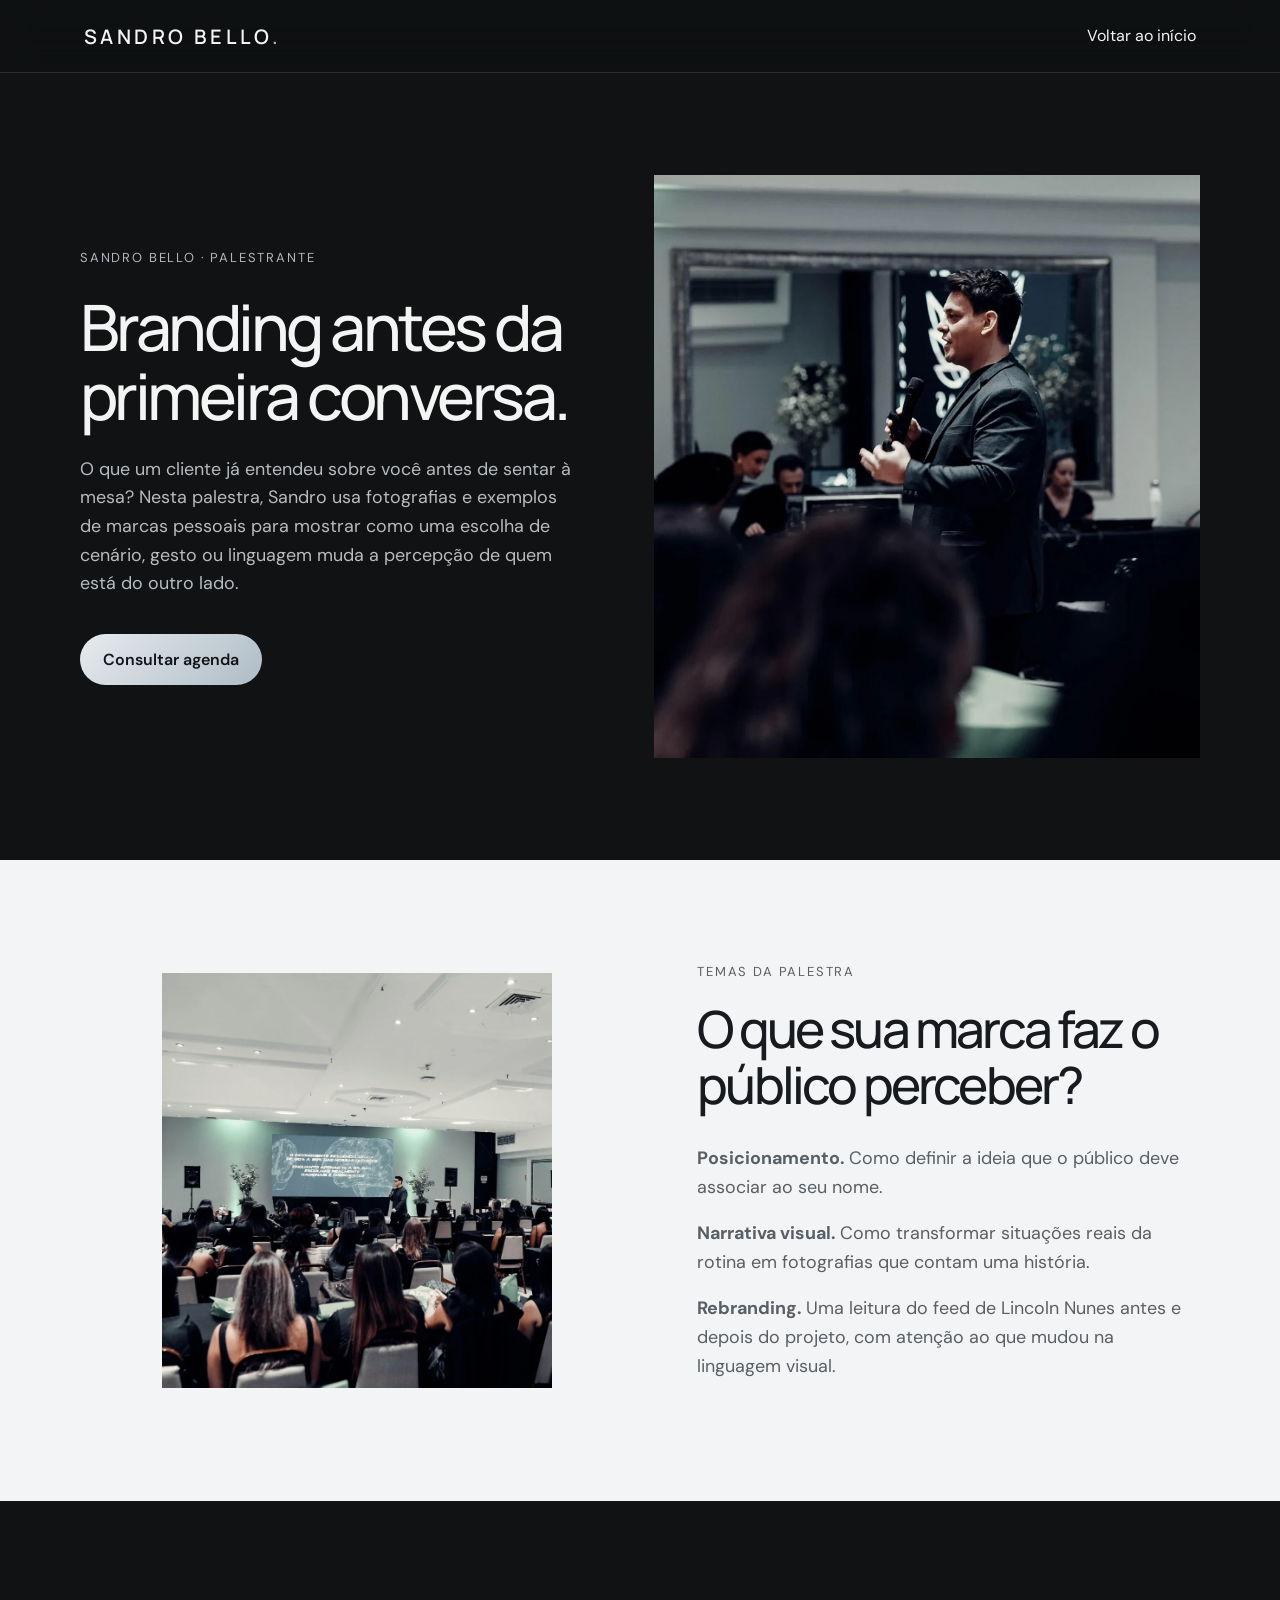
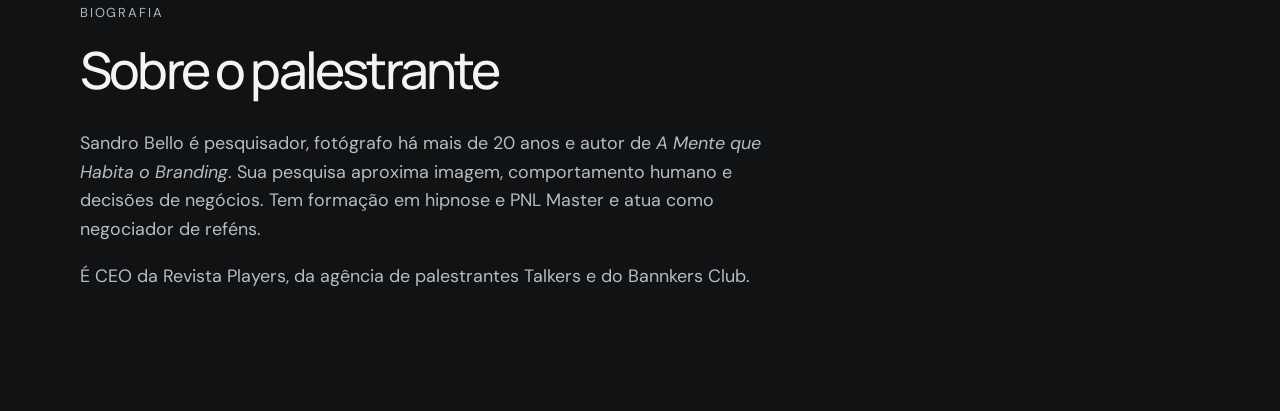
==== palestrante.html @ f8db718d "Publica comparador de branding, página de palestrante e retratos editoriais" ====
<!doctype html><html lang="pt-BR"><head><meta charset="utf-8"><meta name="viewport" content="width=device-width,initial-scale=1"><meta name="theme-color" content="#080808"><title>Sandro Bello — Palestra sobre branding</title><meta name="description" content="Branding cinematográfico, fotografia e psicologia da percepção para empresários."><link rel="preconnect" href="https://fonts.googleapis.com"><link rel="stylesheet" href="https://fonts.googleapis.com/css2?family=DM+Sans:wght@400;500;600;700&amp;family=Manrope:wght@400;500;600;700&amp;display=swap"><link rel="stylesheet" href="portfolio.css"></head><body><header><div class="bar"><a class="logo" href="/">SANDRO BELLO<span>.</span></a><a href="/">Voltar ao início</a></div></header><main><section class="speaker"><div><span class="eyebrow">Sandro Bello · Palestrante</span><h1>Branding antes da primeira conversa.</h1><p>O que um cliente já entendeu sobre você antes de sentar à mesa? Nesta palestra, Sandro usa fotografias e exemplos de marcas pessoais para mostrar como uma escolha de cenário, gesto ou linguagem muda a percepção de quem está do outro lado.</p><a class="button" href="https://www.instagram.com/_sandrobello/">Consultar agenda</a></div><img src="changes/palco.webp" alt="Sandro Bello com o microfone durante uma palestra"></section><section class="press"><img src="changes/auditorio.webp" loading="lazy" alt="Plateia acompanha a apresentação de Sandro"><div><span class="eyebrow">Temas da palestra</span><h2 class="sectiontitle">O que sua marca faz o público perceber?</h2><p><strong>Posicionamento.</strong> Como definir a ideia que o público deve associar ao seu nome.</p><p><strong>Narrativa visual.</strong> Como transformar situações reais da rotina em fotografias que contam uma história.</p><p><strong>Rebranding.</strong> Uma leitura do feed de Lincoln Nunes antes e depois do projeto, com atenção ao que mudou na linguagem visual.</p></div></section><section><span class="eyebrow">Biografia</span><h2 class="sectiontitle">Sobre o palestrante</h2><p>Sandro Bello é pesquisador, fotógrafo há mais de 20 anos e autor de <em>A Mente que Habita o Branding</em>. Sua pesquisa aproxima imagem, comportamento humano e decisões de negócios. Tem formação em hipnose e PNL Master e atua como negociador de reféns.</p><p>É CEO da Revista Players, da agência de palestrantes Talkers e do Bannkers Club.</p></section></main></body></html>
---- portfolio.css ----
*{box-sizing:border-box}html{scroll-behavior:smooth;scroll-padding-top:82px}body{margin:0;background:#101214;color:#f3f4f4;font:16px/1.6 "DM Sans",sans-serif}a{color:inherit;text-decoration:none}img,video{display:block;width:100%;height:auto}header{position:sticky;top:0;z-index:5;background:rgba(14,16,18,.94);backdrop-filter:blur(18px);border-bottom:1px solid #ffffff1f}.bar{max-width:1240px;margin:auto;min-height:72px;padding:0 5%;display:flex;align-items:center;justify-content:space-between;gap:22px}.logo{font:600 20px Manrope,sans-serif;letter-spacing:.17em}.logo span{color:#9fb6c7}nav{display:flex;align-items:center;gap:clamp(16px,2vw,30px);font-size:14px}.contact,#menu{border:1px solid #60676b;border-radius:32px;padding:8px 18px}#menu{display:none;background:transparent;color:white;font:inherit}section,footer{padding:clamp(60px,8vw,120px) max(6vw,calc((100vw - 1120px)/2))}.hero,.press,#livro{display:grid;grid-template-columns:1.1fr 1fr;align-items:center;gap:clamp(24px,5vw,84px)}.hero{background:radial-gradient(ellipse at 75% 50%,#263037,#101214 66%)}.portrait{max-height:590px;object-fit:cover;object-position:50% 27%;border-radius:4px}.eyebrow,.tile span,.steps strong{display:block;color:#aeb8be;font-size:13px;letter-spacing:.14em;text-transform:uppercase}.sectiontitle,h1,h3,.number{font-family:Manrope,sans-serif;line-height:1.08;letter-spacing:-.055em;font-weight:500}.sectiontitle{font-size:clamp(34px,4vw,62px);max-width:850px;margin:18px 0 32px}h1{font-size:clamp(43px,5.4vw,80px);margin:24px 0}p{max-width:730px;color:#b7bcc0;font-size:clamp(16px,1.4vw,20px)}.button{display:inline-flex;border-radius:99px;padding:13px 23px;background:linear-gradient(135deg,#e7ebee,#aebcc6);color:#111518;font-weight:600;margin-top:18px}.intro,#livro,.press{background:#f3f4f5;color:#171a1e}.intro p,#livro p,.press p,.intro .eyebrow,#livro .eyebrow,.press .eyebrow,.tile span{color:#585f65}.grid,.steps,.gallery,.films{display:grid;gap:16px}.grid,.gallery{grid-template-columns:repeat(3,minmax(0,1fr))}.grid,.steps,.gallery{margin-top:32px}.steps{grid-template-columns:repeat(4,minmax(0,1fr))}.tile,.steps article{border:1px solid #80889055;border-radius:14px;padding:24px}h3{font-size:24px}.gallery img{aspect-ratio:3/4;object-fit:cover;border-radius:5px}.album{margin-top:24px}summary{cursor:pointer;padding:12px 0}.number{color:#b7c5ce;font-size:clamp(54px,7vw,100px)}#metodo,#network{background:#171a1d}.press img{max-width:390px;justify-self:center}.films{grid-template-columns:repeat(2,minmax(0,1fr))}.films video{aspect-ratio:4/5;object-fit:contain;background:#101214;border-radius:12px}.book-view img{border-radius:8px}.cta{text-align:center}.cta p,.cta h2{margin-inline:auto}footer{display:flex;justify-content:space-between;gap:16px;color:#a5aaae;border-top:1px solid #ffffff1f;padding-block:30px}
@media(max-width:960px){#menu{display:block}nav{display:none;position:absolute;top:100%;background:#171a1d;left:0;right:0;padding:16px 6vw;box-shadow:0 16px 24px #0003}nav.open{display:grid;grid-template-columns:1fr 1fr}nav a{padding:9px}.steps{grid-template-columns:repeat(2,minmax(0,1fr))}.grid{gap:8px}.tile{padding:16px}.hero{grid-template-columns:1.1fr .9fr}}
@media(max-width:650px){.hero,.press,#livro,.grid,.steps,.films{grid-template-columns:1fr}.hero .portrait{max-height:420px}.gallery{grid-template-columns:repeat(2,minmax(0,1fr));gap:8px}.bar{min-height:62px}.press img,.book-view{max-width:400px;width:100%;margin:auto}footer{flex-direction:column}#livro .book-view{order:1}}@media(prefers-reduced-motion:reduce){html{scroll-behavior:auto}}

.hero{position:relative;isolation:isolate;overflow:hidden;display:flex;align-items:center;min-height:clamp(600px,80svh,830px);background:#0b1013}.hero-art,.hero-art:after{position:absolute;inset:0;z-index:-1}.hero-art img{width:70%;margin-left:auto;height:100%;object-fit:cover;object-position:50% 42%}.hero-art:after{content:"";z-index:auto;background:linear-gradient(90deg,#0b1013 22%,rgba(11,16,19,.94) 35%,rgba(11,16,19,.04) 78%)}.hero-copy{max-width:min(50%,660px)}.hero-copy p{color:#d0d4d7}.profile,.club,.speaker{display:grid;grid-template-columns:1fr 1.1fr;align-items:center;gap:clamp(28px,6vw,80px)}.club{background:#1b2024}.club img,.profile img{max-width:480px}.comparison{max-width:610px;margin:32px auto 0}.comparison figcaption{margin-bottom:12px;color:#c3cacf}.compare{--pos:50%;position:relative;aspect-ratio:3/4;overflow:hidden;border-radius:8px}.compare img{width:100%;height:100%;position:absolute;inset:0}.compare .old{clip-path:inset(0 calc(100% - var(--pos)) 0 0)}.divider{position:absolute;top:0;bottom:0;left:var(--pos);width:2px;background:white}.divider b{position:absolute;top:50%;left:50%;transform:translate(-50%,-50%);background:#151a1e;color:white;border:2px solid white;border-radius:50%;width:48px;height:48px;display:grid;place-items:center;font:600 23px Manrope,sans-serif}.compare input{position:absolute;inset:0;width:100%;height:100%;margin:0;opacity:0;cursor:ew-resize;touch-action:pan-y}.compare:focus-within{outline:3px solid #9fb6c7;outline-offset:4px}.legend{display:flex;justify-content:space-between;margin-top:10px;font-size:14px}.speaker h1{font-size:clamp(42px,5vw,76px)}
@media(max-width:960px) and (min-width:651px){.hero-copy{max-width:55%}.hero{min-height:620px}.hero-art img{width:78%}}
@media(max-width:650px){.profile,.club,.speaker{grid-template-columns:1fr}.hero{min-height:740px;padding-top:330px;align-items:end}.hero-copy{max-width:100%}.hero-art img{width:100%;height:65%;object-position:50% 24%}.hero-art:after{background:linear-gradient(0deg,#0b1013 39%,transparent 78%)}.comparison{margin-inline:0}.club img,.profile img{justify-self:center}}
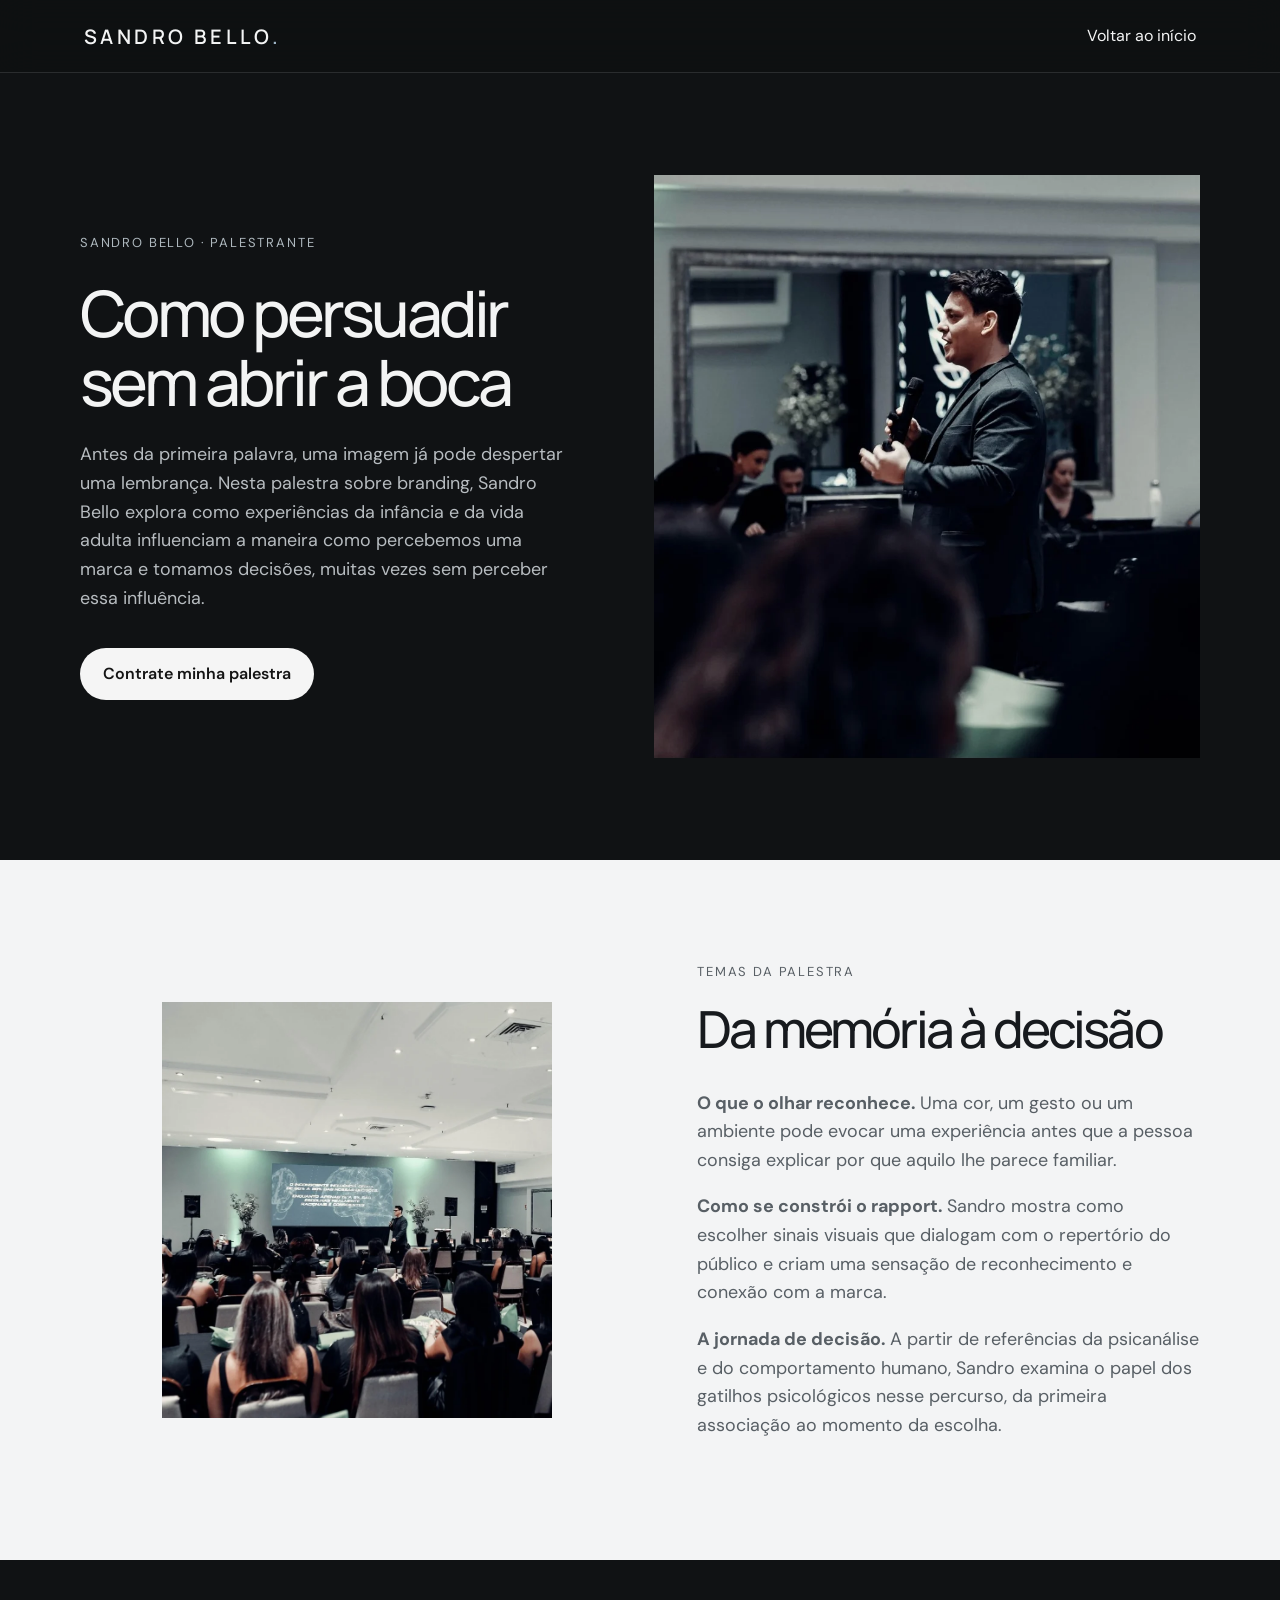
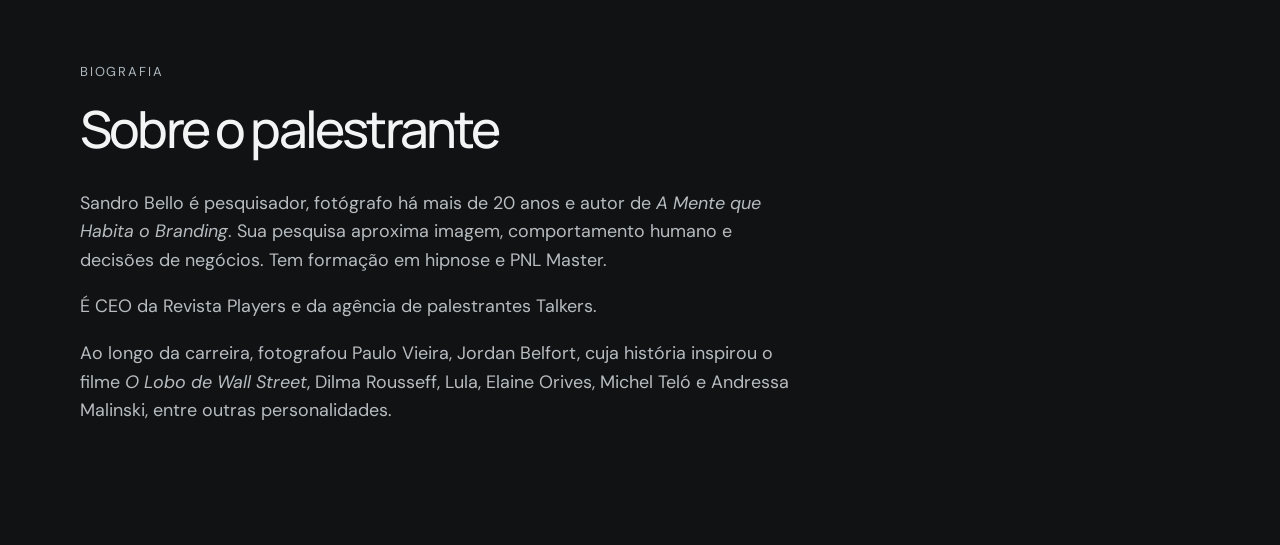
==== commit b580c290: "Restaura galeria do case e atualiza biografia, palestra e botões" ====
--- a/palestrante.html
+++ b/palestrante.html
@@ -1 +1 @@
-<!doctype html><html lang="pt-BR"><head><meta charset="utf-8"><meta name="viewport" content="width=device-width,initial-scale=1"><meta name="theme-color" content="#080808"><title>Sandro Bello — Palestra sobre branding</title><meta name="description" content="Branding cinematográfico, fotografia e psicologia da percepção para empresários."><link rel="preconnect" href="https://fonts.googleapis.com"><link rel="stylesheet" href="https://fonts.googleapis.com/css2?family=DM+Sans:wght@400;500;600;700&amp;family=Manrope:wght@400;500;600;700&amp;display=swap"><link rel="stylesheet" href="portfolio.css"></head><body><header><div class="bar"><a class="logo" href="/">SANDRO BELLO<span>.</span></a><a href="/">Voltar ao início</a></div></header><main><section class="speaker"><div><span class="eyebrow">Sandro Bello · Palestrante</span><h1>Branding antes da primeira conversa.</h1><p>O que um cliente já entendeu sobre você antes de sentar à mesa? Nesta palestra, Sandro usa fotografias e exemplos de marcas pessoais para mostrar como uma escolha de cenário, gesto ou linguagem muda a percepção de quem está do outro lado.</p><a class="button" href="https://www.instagram.com/_sandrobello/">Consultar agenda</a></div><img src="changes/palco.webp" alt="Sandro Bello com o microfone durante uma palestra"></section><section class="press"><img src="changes/auditorio.webp" loading="lazy" alt="Plateia acompanha a apresentação de Sandro"><div><span class="eyebrow">Temas da palestra</span><h2 class="sectiontitle">O que sua marca faz o público perceber?</h2><p><strong>Posicionamento.</strong> Como definir a ideia que o público deve associar ao seu nome.</p><p><strong>Narrativa visual.</strong> Como transformar situações reais da rotina em fotografias que contam uma história.</p><p><strong>Rebranding.</strong> Uma leitura do feed de Lincoln Nunes antes e depois do projeto, com atenção ao que mudou na linguagem visual.</p></div></section><section><span class="eyebrow">Biografia</span><h2 class="sectiontitle">Sobre o palestrante</h2><p>Sandro Bello é pesquisador, fotógrafo há mais de 20 anos e autor de <em>A Mente que Habita o Branding</em>. Sua pesquisa aproxima imagem, comportamento humano e decisões de negócios. Tem formação em hipnose e PNL Master e atua como negociador de reféns.</p><p>É CEO da Revista Players, da agência de palestrantes Talkers e do Bannkers Club.</p></section></main></body></html>+<!doctype html><html lang="pt-BR"><head><meta charset="utf-8"><meta name="viewport" content="width=device-width,initial-scale=1"><meta name="theme-color" content="#080808"><title>Sandro Bello — Palestra sobre branding</title><meta name="description" content="Branding cinematográfico, fotografia e psicologia da percepção para empresários."><link rel="preconnect" href="https://fonts.googleapis.com"><link rel="stylesheet" href="https://fonts.googleapis.com/css2?family=DM+Sans:wght@400;500;600;700&amp;family=Manrope:wght@400;500;600;700&amp;display=swap"><link rel="stylesheet" href="portfolio.css"></head><body><header><div class="bar"><a class="logo" href="/">SANDRO BELLO<span>.</span></a><a href="/">Voltar ao início</a></div></header><main><section class="speaker"><div><span class="eyebrow">Sandro Bello · Palestrante</span><h1>Como persuadir sem abrir a boca</h1><p>Antes da primeira palavra, uma imagem já pode despertar uma lembrança. Nesta palestra sobre branding, Sandro Bello explora como experiências da infância e da vida adulta influenciam a maneira como percebemos uma marca e tomamos decisões, muitas vezes sem perceber essa influência.</p><a class="button" href="https://www.instagram.com/_sandrobello/">Contrate minha palestra</a></div><img src="changes/palco.webp" alt="Sandro Bello com o microfone durante uma palestra"></section><section class="press"><img src="changes/auditorio.webp" loading="lazy" alt="Plateia acompanha a apresentação de Sandro"><div><span class="eyebrow">Temas da palestra</span><h2 class="sectiontitle">Da memória à decisão</h2><p><strong>O que o olhar reconhece.</strong> Uma cor, um gesto ou um ambiente pode evocar uma experiência antes que a pessoa consiga explicar por que aquilo lhe parece familiar.</p><p><strong>Como se constrói o rapport.</strong> Sandro mostra como escolher sinais visuais que dialogam com o repertório do público e criam uma sensação de reconhecimento e conexão com a marca.</p><p><strong>A jornada de decisão.</strong> A partir de referências da psicanálise e do comportamento humano, Sandro examina o papel dos gatilhos psicológicos nesse percurso, da primeira associação ao momento da escolha.</p></div></section><section><span class="eyebrow">Biografia</span><h2 class="sectiontitle">Sobre o palestrante</h2><p>Sandro Bello é pesquisador, fotógrafo há mais de 20 anos e autor de <em>A Mente que Habita o Branding</em>. Sua pesquisa aproxima imagem, comportamento humano e decisões de negócios. Tem formação em hipnose e PNL Master.</p><p>É CEO da Revista Players e da agência de palestrantes Talkers.</p><p>Ao longo da carreira, fotografou Paulo Vieira, Jordan Belfort, cuja história inspirou o filme <em>O Lobo de Wall Street</em>, Dilma Rousseff, Lula, Elaine Orives, Michel Teló e Andressa Malinski, entre outras personalidades.</p></section></main></body></html>
--- a/portfolio.css
+++ b/portfolio.css
@@ -1,7 +1,9 @@
-*{box-sizing:border-box}html{scroll-behavior:smooth;scroll-padding-top:82px}body{margin:0;background:#101214;color:#f3f4f4;font:16px/1.6 "DM Sans",sans-serif}a{color:inherit;text-decoration:none}img,video{display:block;width:100%;height:auto}header{position:sticky;top:0;z-index:5;background:rgba(14,16,18,.94);backdrop-filter:blur(18px);border-bottom:1px solid #ffffff1f}.bar{max-width:1240px;margin:auto;min-height:72px;padding:0 5%;display:flex;align-items:center;justify-content:space-between;gap:22px}.logo{font:600 20px Manrope,sans-serif;letter-spacing:.17em}.logo span{color:#9fb6c7}nav{display:flex;align-items:center;gap:clamp(16px,2vw,30px);font-size:14px}.contact,#menu{border:1px solid #60676b;border-radius:32px;padding:8px 18px}#menu{display:none;background:transparent;color:white;font:inherit}section,footer{padding:clamp(60px,8vw,120px) max(6vw,calc((100vw - 1120px)/2))}.hero,.press,#livro{display:grid;grid-template-columns:1.1fr 1fr;align-items:center;gap:clamp(24px,5vw,84px)}.hero{background:radial-gradient(ellipse at 75% 50%,#263037,#101214 66%)}.portrait{max-height:590px;object-fit:cover;object-position:50% 27%;border-radius:4px}.eyebrow,.tile span,.steps strong{display:block;color:#aeb8be;font-size:13px;letter-spacing:.14em;text-transform:uppercase}.sectiontitle,h1,h3,.number{font-family:Manrope,sans-serif;line-height:1.08;letter-spacing:-.055em;font-weight:500}.sectiontitle{font-size:clamp(34px,4vw,62px);max-width:850px;margin:18px 0 32px}h1{font-size:clamp(43px,5.4vw,80px);margin:24px 0}p{max-width:730px;color:#b7bcc0;font-size:clamp(16px,1.4vw,20px)}.button{display:inline-flex;border-radius:99px;padding:13px 23px;background:linear-gradient(135deg,#e7ebee,#aebcc6);color:#111518;font-weight:600;margin-top:18px}.intro,#livro,.press{background:#f3f4f5;color:#171a1e}.intro p,#livro p,.press p,.intro .eyebrow,#livro .eyebrow,.press .eyebrow,.tile span{color:#585f65}.grid,.steps,.gallery,.films{display:grid;gap:16px}.grid,.gallery{grid-template-columns:repeat(3,minmax(0,1fr))}.grid,.steps,.gallery{margin-top:32px}.steps{grid-template-columns:repeat(4,minmax(0,1fr))}.tile,.steps article{border:1px solid #80889055;border-radius:14px;padding:24px}h3{font-size:24px}.gallery img{aspect-ratio:3/4;object-fit:cover;border-radius:5px}.album{margin-top:24px}summary{cursor:pointer;padding:12px 0}.number{color:#b7c5ce;font-size:clamp(54px,7vw,100px)}#metodo,#network{background:#171a1d}.press img{max-width:390px;justify-self:center}.films{grid-template-columns:repeat(2,minmax(0,1fr))}.films video{aspect-ratio:4/5;object-fit:contain;background:#101214;border-radius:12px}.book-view img{border-radius:8px}.cta{text-align:center}.cta p,.cta h2{margin-inline:auto}footer{display:flex;justify-content:space-between;gap:16px;color:#a5aaae;border-top:1px solid #ffffff1f;padding-block:30px}
+*{box-sizing:border-box}html{scroll-behavior:smooth;scroll-padding-top:82px}body{margin:0;background:#101214;color:#f3f4f4;font:16px/1.6 "DM Sans",sans-serif}a{color:inherit;text-decoration:none}img,video{display:block;width:100%;height:auto}header{position:sticky;top:0;z-index:5;background:rgba(14,16,18,.94);backdrop-filter:blur(18px);border-bottom:1px solid #ffffff1f}.bar{max-width:1240px;margin:auto;min-height:72px;padding:0 5%;display:flex;align-items:center;justify-content:space-between;gap:22px}.logo{font:600 20px Manrope,sans-serif;letter-spacing:.17em}.logo span{color:#9fb6c7}nav{display:flex;align-items:center;gap:clamp(16px,2vw,30px);font-size:14px}.contact,#menu{border:1px solid #60676b;border-radius:32px;padding:8px 18px}#menu{display:none;background:transparent;color:white;font:inherit}section,footer{padding:clamp(60px,8vw,120px) max(6vw,calc((100vw - 1120px)/2))}.hero,.press,#livro{display:grid;grid-template-columns:1.1fr 1fr;align-items:center;gap:clamp(24px,5vw,84px)}.hero{background:radial-gradient(ellipse at 75% 50%,#263037,#101214 66%)}.portrait{max-height:590px;object-fit:cover;object-position:50% 27%;border-radius:4px}.eyebrow,.tile span,.steps strong{display:block;color:#aeb8be;font-size:13px;letter-spacing:.14em;text-transform:uppercase}.sectiontitle,h1,h3,.number{font-family:Manrope,sans-serif;line-height:1.08;letter-spacing:-.055em;font-weight:500}.sectiontitle{font-size:clamp(34px,4vw,62px);max-width:850px;margin:18px 0 32px}h1{font-size:clamp(43px,5.4vw,80px);margin:24px 0}p{max-width:730px;color:#b7bcc0;font-size:clamp(16px,1.4vw,20px)}.button{display:inline-flex;border-radius:99px;padding:13px 23px;background:#f5f5f5;color:#141414;font-weight:600;margin-top:18px}.intro,#livro,.press{background:#f3f4f5;color:#171a1e}.intro p,#livro p,.press p,.intro .eyebrow,#livro .eyebrow,.press .eyebrow,.tile span{color:#585f65}.grid,.steps,.gallery,.films{display:grid;gap:16px}.grid,.gallery{grid-template-columns:repeat(3,minmax(0,1fr))}.grid,.steps,.gallery{margin-top:32px}.steps{grid-template-columns:repeat(4,minmax(0,1fr))}.tile,.steps article{border:1px solid #80889055;border-radius:14px;padding:24px}h3{font-size:24px}.gallery img{aspect-ratio:3/4;object-fit:cover;border-radius:5px}.album{margin-top:24px}summary{cursor:pointer;padding:12px 0}.number{color:#b7c5ce;font-size:clamp(54px,7vw,100px)}#metodo,#network{background:#171a1d}.press img{max-width:390px;justify-self:center}.films{grid-template-columns:repeat(2,minmax(0,1fr))}.films video{aspect-ratio:4/5;object-fit:contain;background:#101214;border-radius:12px}.book-view img{border-radius:8px}.cta{text-align:center}.cta p,.cta h2{margin-inline:auto}footer{display:flex;justify-content:space-between;gap:16px;color:#a5aaae;border-top:1px solid #ffffff1f;padding-block:30px}
 @media(max-width:960px){#menu{display:block}nav{display:none;position:absolute;top:100%;background:#171a1d;left:0;right:0;padding:16px 6vw;box-shadow:0 16px 24px #0003}nav.open{display:grid;grid-template-columns:1fr 1fr}nav a{padding:9px}.steps{grid-template-columns:repeat(2,minmax(0,1fr))}.grid{gap:8px}.tile{padding:16px}.hero{grid-template-columns:1.1fr .9fr}}
 @media(max-width:650px){.hero,.press,#livro,.grid,.steps,.films{grid-template-columns:1fr}.hero .portrait{max-height:420px}.gallery{grid-template-columns:repeat(2,minmax(0,1fr));gap:8px}.bar{min-height:62px}.press img,.book-view{max-width:400px;width:100%;margin:auto}footer{flex-direction:column}#livro .book-view{order:1}}@media(prefers-reduced-motion:reduce){html{scroll-behavior:auto}}
 
 .hero{position:relative;isolation:isolate;overflow:hidden;display:flex;align-items:center;min-height:clamp(600px,80svh,830px);background:#0b1013}.hero-art,.hero-art:after{position:absolute;inset:0;z-index:-1}.hero-art img{width:70%;margin-left:auto;height:100%;object-fit:cover;object-position:50% 42%}.hero-art:after{content:"";z-index:auto;background:linear-gradient(90deg,#0b1013 22%,rgba(11,16,19,.94) 35%,rgba(11,16,19,.04) 78%)}.hero-copy{max-width:min(50%,660px)}.hero-copy p{color:#d0d4d7}.profile,.club,.speaker{display:grid;grid-template-columns:1fr 1.1fr;align-items:center;gap:clamp(28px,6vw,80px)}.club{background:#1b2024}.club img,.profile img{max-width:480px}.comparison{max-width:610px;margin:32px auto 0}.comparison figcaption{margin-bottom:12px;color:#c3cacf}.compare{--pos:50%;position:relative;aspect-ratio:3/4;overflow:hidden;border-radius:8px}.compare img{width:100%;height:100%;position:absolute;inset:0}.compare .old{clip-path:inset(0 calc(100% - var(--pos)) 0 0)}.divider{position:absolute;top:0;bottom:0;left:var(--pos);width:2px;background:white}.divider b{position:absolute;top:50%;left:50%;transform:translate(-50%,-50%);background:#151a1e;color:white;border:2px solid white;border-radius:50%;width:48px;height:48px;display:grid;place-items:center;font:600 23px Manrope,sans-serif}.compare input{position:absolute;inset:0;width:100%;height:100%;margin:0;opacity:0;cursor:ew-resize;touch-action:pan-y}.compare:focus-within{outline:3px solid #9fb6c7;outline-offset:4px}.legend{display:flex;justify-content:space-between;margin-top:10px;font-size:14px}.speaker h1{font-size:clamp(42px,5vw,76px)}
 @media(max-width:960px) and (min-width:651px){.hero-copy{max-width:55%}.hero{min-height:620px}.hero-art img{width:78%}}
 @media(max-width:650px){.profile,.club,.speaker{grid-template-columns:1fr}.hero{min-height:740px;padding-top:330px;align-items:end}.hero-copy{max-width:100%}.hero-art img{width:100%;height:65%;object-position:50% 24%}.hero-art:after{background:linear-gradient(0deg,#0b1013 39%,transparent 78%)}.comparison{margin-inline:0}.club img,.profile img{justify-self:center}}
+
+.button:hover{background:#dedede}.button:focus-visible,nav a:focus-visible,summary:focus-visible{outline:2px solid currentColor;outline-offset:4px}.album+.comparison{margin-top:clamp(40px,6vw,80px)}
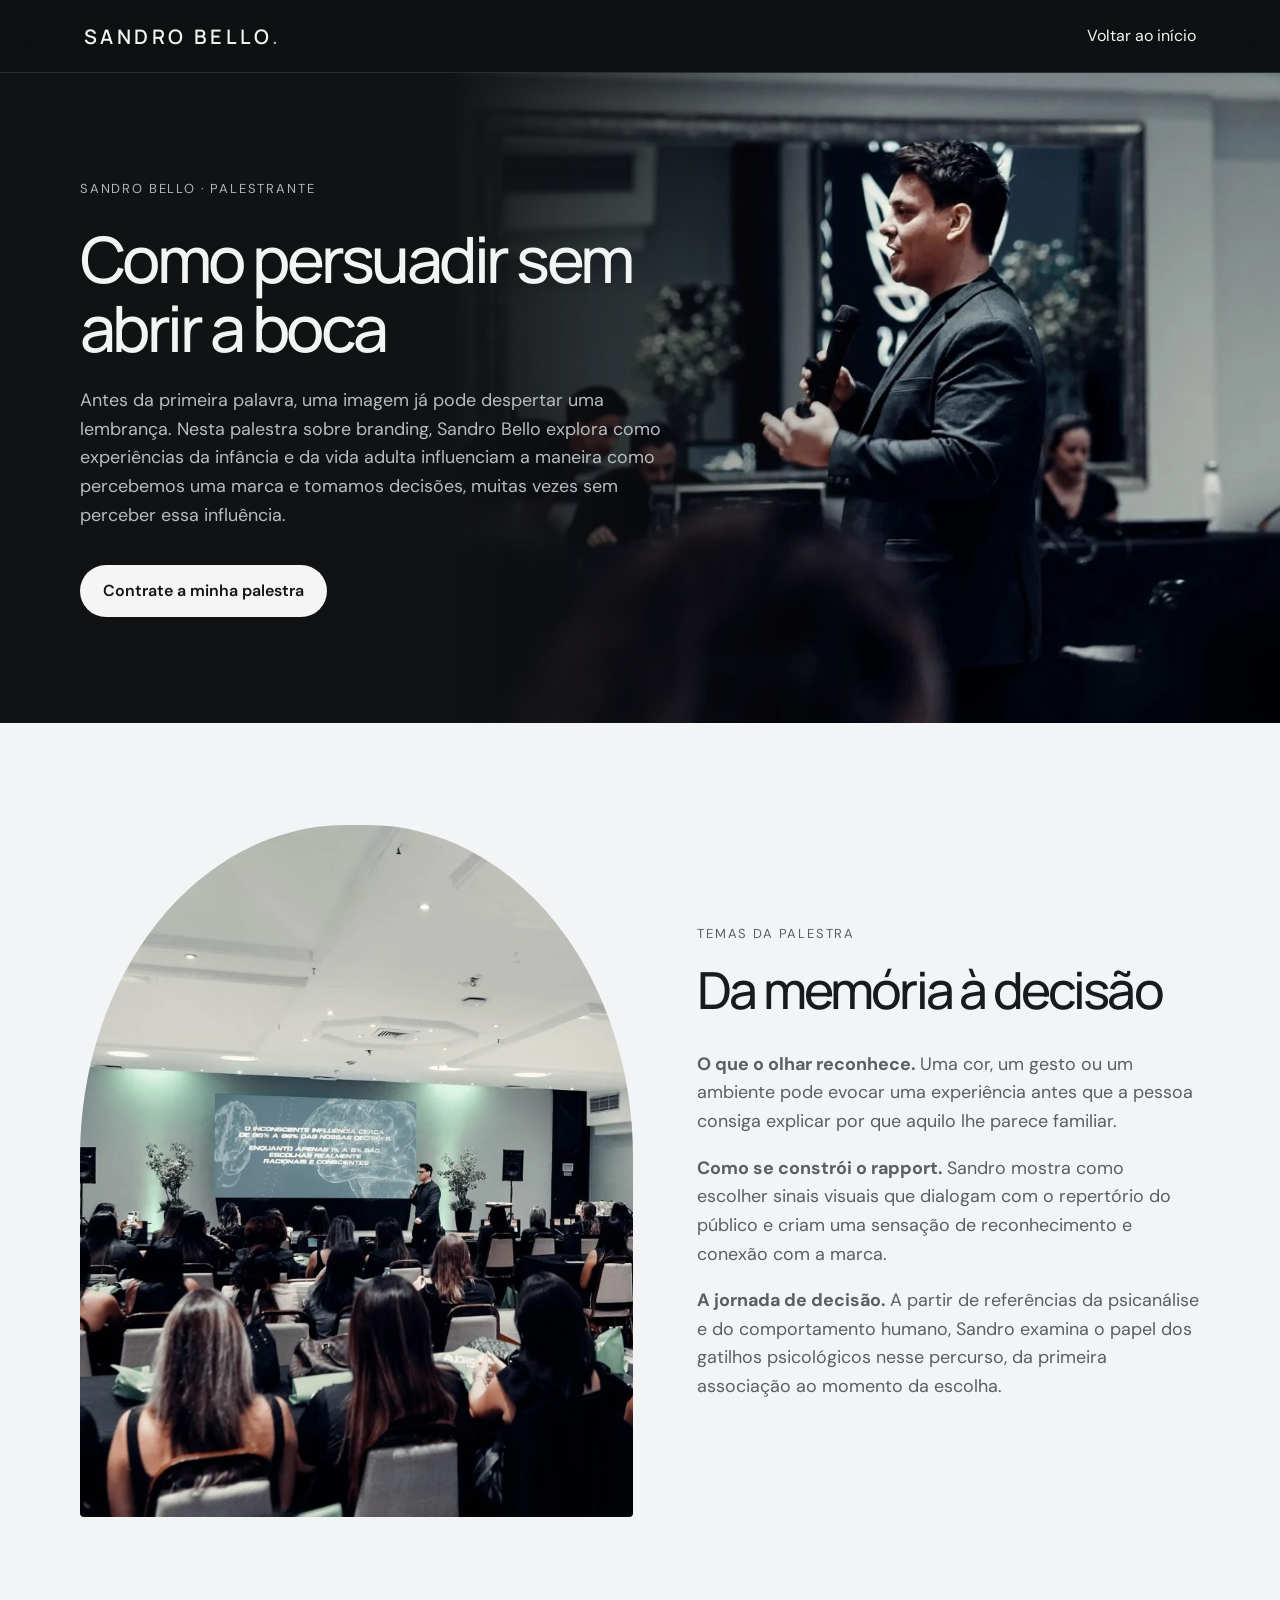
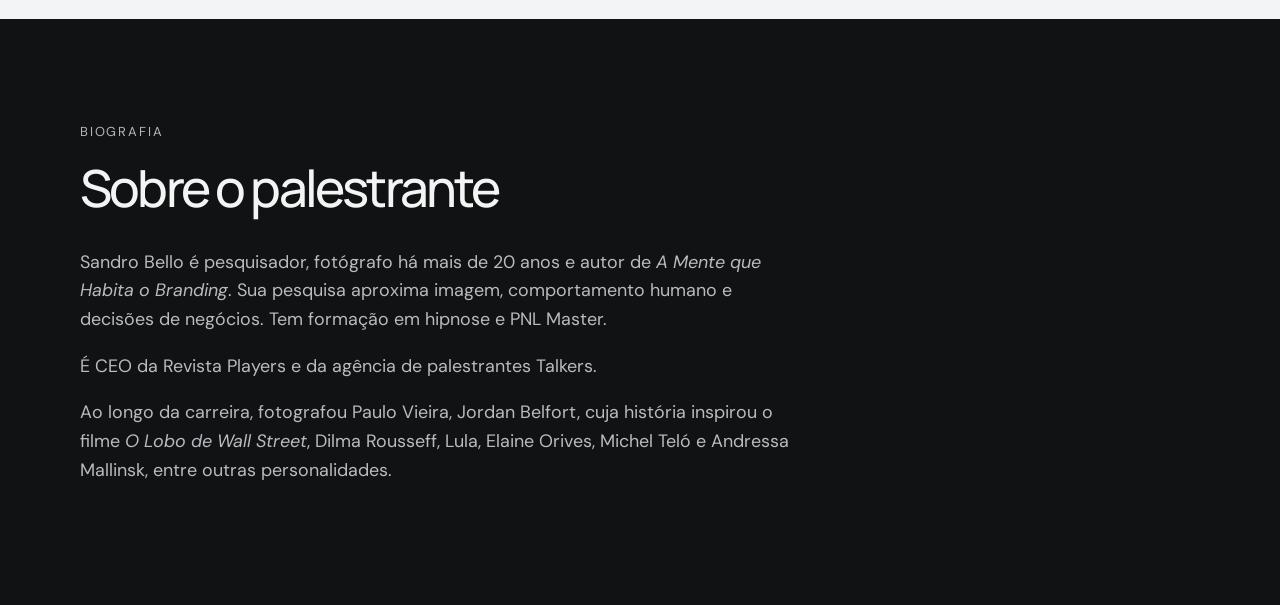
==== commit bf29cd02: "Integra livro à abertura, amplia referências e conecta palestras ao WhatsApp" ====
--- a/palestrante.html
+++ b/palestrante.html
@@ -1 +1 @@
-<!doctype html><html lang="pt-BR"><head><meta charset="utf-8"><meta name="viewport" content="width=device-width,initial-scale=1"><meta name="theme-color" content="#080808"><title>Sandro Bello — Palestra sobre branding</title><meta name="description" content="Branding cinematográfico, fotografia e psicologia da percepção para empresários."><link rel="preconnect" href="https://fonts.googleapis.com"><link rel="stylesheet" href="https://fonts.googleapis.com/css2?family=DM+Sans:wght@400;500;600;700&amp;family=Manrope:wght@400;500;600;700&amp;display=swap"><link rel="stylesheet" href="portfolio.css"></head><body><header><div class="bar"><a class="logo" href="/">SANDRO BELLO<span>.</span></a><a href="/">Voltar ao início</a></div></header><main><section class="speaker"><div><span class="eyebrow">Sandro Bello · Palestrante</span><h1>Como persuadir sem abrir a boca</h1><p>Antes da primeira palavra, uma imagem já pode despertar uma lembrança. Nesta palestra sobre branding, Sandro Bello explora como experiências da infância e da vida adulta influenciam a maneira como percebemos uma marca e tomamos decisões, muitas vezes sem perceber essa influência.</p><a class="button" href="https://www.instagram.com/_sandrobello/">Contrate minha palestra</a></div><img src="changes/palco.webp" alt="Sandro Bello com o microfone durante uma palestra"></section><section class="press"><img src="changes/auditorio.webp" loading="lazy" alt="Plateia acompanha a apresentação de Sandro"><div><span class="eyebrow">Temas da palestra</span><h2 class="sectiontitle">Da memória à decisão</h2><p><strong>O que o olhar reconhece.</strong> Uma cor, um gesto ou um ambiente pode evocar uma experiência antes que a pessoa consiga explicar por que aquilo lhe parece familiar.</p><p><strong>Como se constrói o rapport.</strong> Sandro mostra como escolher sinais visuais que dialogam com o repertório do público e criam uma sensação de reconhecimento e conexão com a marca.</p><p><strong>A jornada de decisão.</strong> A partir de referências da psicanálise e do comportamento humano, Sandro examina o papel dos gatilhos psicológicos nesse percurso, da primeira associação ao momento da escolha.</p></div></section><section><span class="eyebrow">Biografia</span><h2 class="sectiontitle">Sobre o palestrante</h2><p>Sandro Bello é pesquisador, fotógrafo há mais de 20 anos e autor de <em>A Mente que Habita o Branding</em>. Sua pesquisa aproxima imagem, comportamento humano e decisões de negócios. Tem formação em hipnose e PNL Master.</p><p>É CEO da Revista Players e da agência de palestrantes Talkers.</p><p>Ao longo da carreira, fotografou Paulo Vieira, Jordan Belfort, cuja história inspirou o filme <em>O Lobo de Wall Street</em>, Dilma Rousseff, Lula, Elaine Orives, Michel Teló e Andressa Malinski, entre outras personalidades.</p></section></main></body></html>+<!doctype html><html lang="pt-BR"><head><meta charset="utf-8"><meta name="viewport" content="width=device-width,initial-scale=1"><meta name="theme-color" content="#080808"><title>Sandro Bello — Palestra sobre branding</title><meta name="description" content="Branding cinematográfico, fotografia e psicologia da percepção para empresários."><link rel="preconnect" href="https://fonts.googleapis.com"><link rel="stylesheet" href="https://fonts.googleapis.com/css2?family=DM+Sans:wght@400;500;600;700&amp;family=Manrope:wght@400;500;600;700&amp;display=swap"><link rel="stylesheet" href="portfolio.css"></head><body class="lecture"><header><div class="bar"><a class="logo" href="/">SANDRO BELLO<span>.</span></a><a href="/">Voltar ao início</a></div></header><main><section class="speaker"><div><span class="eyebrow">Sandro Bello · Palestrante</span><h1>Como persuadir sem abrir a boca</h1><p>Antes da primeira palavra, uma imagem já pode despertar uma lembrança. Nesta palestra sobre branding, Sandro Bello explora como experiências da infância e da vida adulta influenciam a maneira como percebemos uma marca e tomamos decisões, muitas vezes sem perceber essa influência.</p><a class="button" href="https://wa.me/5551985402367?text=Quero%20saber%20mais%20sobre%20sua%20palestra">Contrate a minha palestra</a></div><img src="changes/palco.webp" alt="Sandro Bello com o microfone durante uma palestra"></section><section class="press"><img src="changes/auditorio.webp" loading="lazy" alt="Plateia acompanha a apresentação de Sandro"><div><span class="eyebrow">Temas da palestra</span><h2 class="sectiontitle">Da memória à decisão</h2><p><strong>O que o olhar reconhece.</strong> Uma cor, um gesto ou um ambiente pode evocar uma experiência antes que a pessoa consiga explicar por que aquilo lhe parece familiar.</p><p><strong>Como se constrói o rapport.</strong> Sandro mostra como escolher sinais visuais que dialogam com o repertório do público e criam uma sensação de reconhecimento e conexão com a marca.</p><p><strong>A jornada de decisão.</strong> A partir de referências da psicanálise e do comportamento humano, Sandro examina o papel dos gatilhos psicológicos nesse percurso, da primeira associação ao momento da escolha.</p></div></section><section><span class="eyebrow">Biografia</span><h2 class="sectiontitle">Sobre o palestrante</h2><p>Sandro Bello é pesquisador, fotógrafo há mais de 20 anos e autor de <em>A Mente que Habita o Branding</em>. Sua pesquisa aproxima imagem, comportamento humano e decisões de negócios. Tem formação em hipnose e PNL Master.</p><p>É CEO da Revista Players e da agência de palestrantes Talkers.</p><p>Ao longo da carreira, fotografou Paulo Vieira, Jordan Belfort, cuja história inspirou o filme <em>O Lobo de Wall Street</em>, Dilma Rousseff, Lula, Elaine Orives, Michel Teló e Andressa Mallinsk, entre outras personalidades.</p></section></main></body></html>
--- a/portfolio.css
+++ b/portfolio.css
@@ -7,3 +7,5 @@
 @media(max-width:650px){.profile,.club,.speaker{grid-template-columns:1fr}.hero{min-height:740px;padding-top:330px;align-items:end}.hero-copy{max-width:100%}.hero-art img{width:100%;height:65%;object-position:50% 24%}.hero-art:after{background:linear-gradient(0deg,#0b1013 39%,transparent 78%)}.comparison{margin-inline:0}.club img,.profile img{justify-self:center}}
 
 .button:hover{background:#dedede}.button:focus-visible,nav a:focus-visible,summary:focus-visible{outline:2px solid currentColor;outline-offset:4px}.album+.comparison{margin-top:clamp(40px,6vw,80px)}
+.profile{background:linear-gradient(110deg,#101214,#1b2023);gap:clamp(24px,4vw,64px)}.profile>img,.speaker>img{mask-image:radial-gradient(ellipse 74% 74% at 50% 43%,#000 40%,transparent 83%);object-fit:cover}.references{background:#f3f4f5;color:#171a1e}.portraits{display:grid;grid-template-columns:repeat(6,minmax(0,1fr));gap:24px}.portraits figure{margin:0}.portraits img{width:76px;height:76px;object-fit:cover;border-radius:50%;filter:grayscale(1)}.portraits strong,.portraits small{display:block}.portraits strong{margin-top:12px}.portraits small{line-height:1.45;color:#51585c}.films{grid-template-columns:repeat(3,minmax(0,1fr))}@media(max-width:960px){.portraits{grid-template-columns:repeat(3,minmax(0,1fr))}}@media(max-width:650px){.portraits{grid-template-columns:repeat(2,minmax(0,1fr))}.films{grid-template-columns:1fr}}
+.hero{position:relative}.hero-copy h1{font-size:clamp(42px,4.5vw,72px);text-wrap:balance}.hero-copy .button{min-height:48px;padding-inline:26px}.book-note{position:absolute;bottom:30px;right:6%;display:flex;align-items:center;gap:12px;max-width:240px;padding:10px 16px 10px 10px;border-radius:16px;border:1px solid #ffffff42;background:#17191ceb;box-shadow:0 8px 24px #0003}.book-note img{width:48px;border-radius:4px}.book-note small,.book-note strong{display:block;line-height:1.4}.book-note small{color:#c4c8cb;font-size:12px}.book-note strong{font-size:14px}.book-note:hover{background:#303235}.portraits{grid-template-columns:repeat(5,minmax(0,1fr))}.lecture .speaker{position:relative;isolation:isolate;overflow:hidden;display:flex;min-height:650px;background:#101214}.lecture .speaker>div{max-width:52%}.lecture .speaker>img{position:absolute;inset:0 0 0 auto;z-index:-1;width:65%;height:100%;object-fit:cover;object-position:50% 32%;mask-image:linear-gradient(90deg,transparent,#000 52%)}.lecture .press{gap:clamp(28px,5vw,74px)}.lecture .press img{max-width:100%;aspect-ratio:4/5;object-fit:cover;border-radius:48% 48% 4px 4px}.lecture .button{min-height:48px}@media(max-width:960px){.portraits{grid-template-columns:repeat(3,minmax(0,1fr))}}@media(max-width:650px){.portraits{grid-template-columns:repeat(2,minmax(0,1fr))}.hero{display:block;padding-bottom:35px}.book-note{position:relative;right:auto;bottom:auto;margin:26px 0 0 auto}.lecture .speaker{display:block;padding-top:350px}.lecture .speaker>div{max-width:100%}.lecture .speaker>img{width:100%;height:430px;object-position:center 32%;mask-image:linear-gradient(#000 60%,transparent)}.lecture .press img{max-height:370px;aspect-ratio:5/4}}
